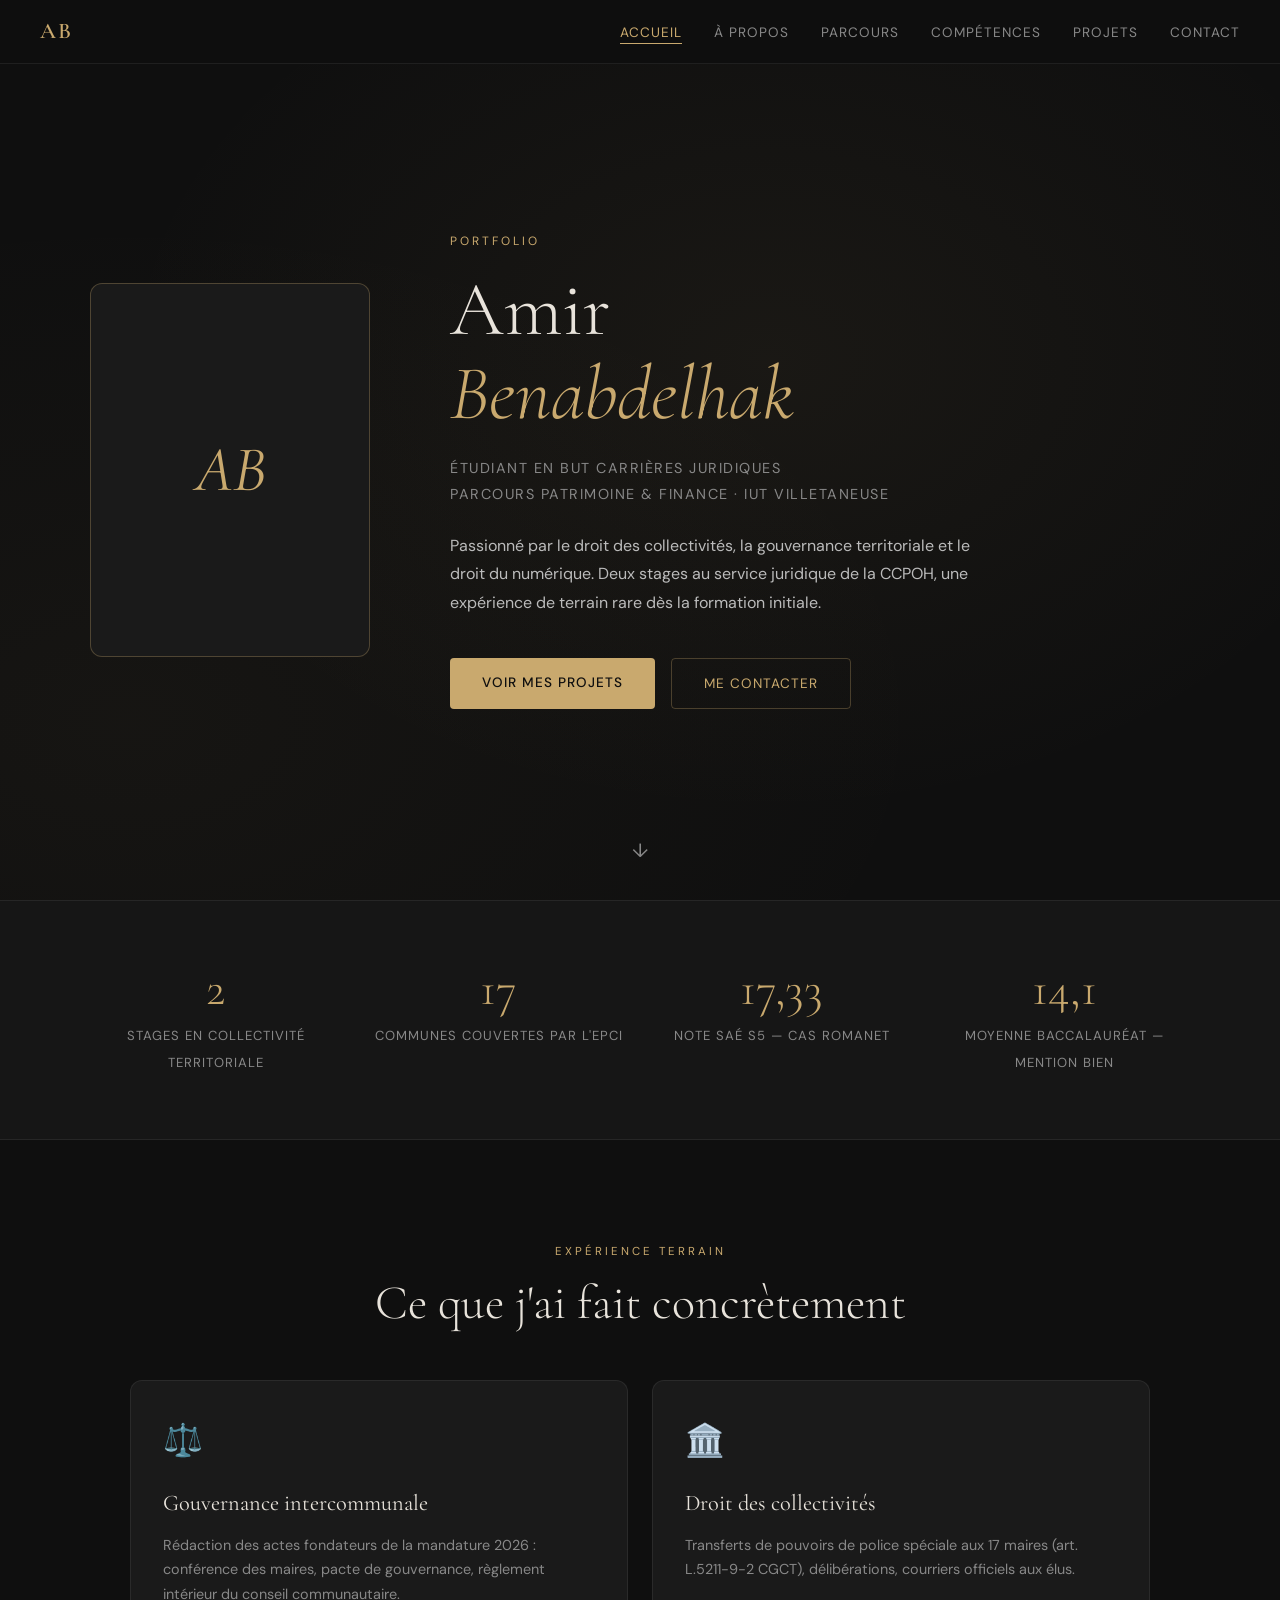
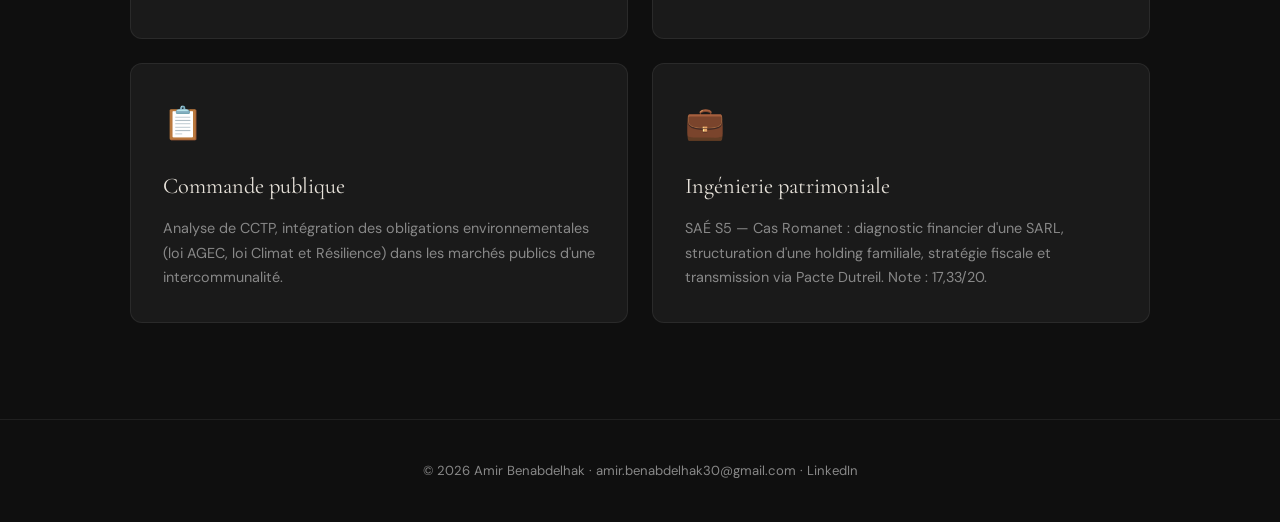
==== index.html @ e74fc809 "Add files via upload" ====
<!DOCTYPE html>
<html lang="fr">
<head>
  <meta charset="UTF-8">
  <meta name="viewport" content="width=device-width, initial-scale=1.0">
  <title>Amir Benabdelhak — Portfolio</title>
  <link rel="preconnect" href="https://fonts.googleapis.com">
  <link rel="preconnect" href="https://fonts.gstatic.com" crossorigin>
  <link href="https://fonts.googleapis.com/css2?family=Cormorant+Garamond:ital,wght@0,300;0,400;0,600;1,300;1,400&family=DM+Sans:wght@300;400;500&display=swap" rel="stylesheet">
  <link rel="stylesheet" href="style.css">
</head>
<body>

  <!-- NAV -->
  <nav id="navbar">
    <div class="nav-logo">AB</div>
    <ul class="nav-links">
      <li><a href="index.html" class="active">Accueil</a></li>
      <li><a href="apropos.html">À propos</a></li>
      <li><a href="parcours.html">Parcours</a></li>
      <li><a href="competences.html">Compétences</a></li>
      <li><a href="projets.html">Projets</a></li>
      <li><a href="contact.html">Contact</a></li>
    </ul>
    <button class="nav-toggle" onclick="toggleMenu()">☰</button>
  </nav>

  <!-- HERO -->
  <section class="hero">
    <div class="hero-bg"></div>
    <div class="hero-content">
      <div class="hero-photo-wrap">
        <img src="images/photo_pro.jpg" alt="Amir Benabdelhak" class="hero-photo" onerror="this.style.display='none'; this.nextElementSibling.style.display='flex'">
        <div class="photo-placeholder" style="display:none">AB</div>
      </div>
      <div class="hero-text">
        <p class="hero-eyebrow">Portfolio</p>
        <h1 class="hero-name">Amir<br><em>Benabdelhak</em></h1>
        <p class="hero-subtitle">Étudiant en BUT Carrières Juridiques<br>Parcours Patrimoine & Finance · IUT Villetaneuse</p>
        <p class="hero-desc">Passionné par le droit des collectivités, la gouvernance territoriale et le droit du numérique. Deux stages au service juridique de la CCPOH, une expérience de terrain rare dès la formation initiale.</p>
        <div class="hero-cta">
          <a href="projets.html" class="btn-primary">Voir mes projets</a>
          <a href="contact.html" class="btn-secondary">Me contacter</a>
        </div>
      </div>
    </div>
    <div class="hero-scroll">↓</div>
  </section>

  <!-- CHIFFRES CLÉS -->
  <section class="stats">
    <div class="stats-grid">
      <div class="stat-item">
        <span class="stat-number">2</span>
        <span class="stat-label">Stages en collectivité territoriale</span>
      </div>
      <div class="stat-item">
        <span class="stat-number">17</span>
        <span class="stat-label">Communes couvertes par l'EPCI</span>
      </div>
      <div class="stat-item">
        <span class="stat-number">17,33</span>
        <span class="stat-label">Note SAÉ S5 — Cas Romanet</span>
      </div>
      <div class="stat-item">
        <span class="stat-number">14,1</span>
        <span class="stat-label">Moyenne Baccalauréat — Mention Bien</span>
      </div>
    </div>
  </section>

  <!-- APERÇU MISSIONS -->
  <section class="missions-preview">
    <div class="section-header">
      <span class="section-tag">Expérience terrain</span>
      <h2>Ce que j'ai fait concrètement</h2>
    </div>
    <div class="missions-grid">
      <div class="mission-card">
        <span class="mission-icon">⚖️</span>
        <h3>Gouvernance intercommunale</h3>
        <p>Rédaction des actes fondateurs de la mandature 2026 : conférence des maires, pacte de gouvernance, règlement intérieur du conseil communautaire.</p>
      </div>
      <div class="mission-card">
        <span class="mission-icon">🏛️</span>
        <h3>Droit des collectivités</h3>
        <p>Transferts de pouvoirs de police spéciale aux 17 maires (art. L.5211-9-2 CGCT), délibérations, courriers officiels aux élus.</p>
      </div>
      <div class="mission-card">
        <span class="mission-icon">📋</span>
        <h3>Commande publique</h3>
        <p>Analyse de CCTP, intégration des obligations environnementales (loi AGEC, loi Climat et Résilience) dans les marchés publics d'une intercommunalité.</p>
      </div>
      <div class="mission-card">
        <span class="mission-icon">💼</span>
        <h3>Ingénierie patrimoniale</h3>
        <p>SAÉ S5 — Cas Romanet : diagnostic financier d'une SARL, structuration d'une holding familiale, stratégie fiscale et transmission via Pacte Dutreil. Note : 17,33/20.</p>
      </div>
    </div>
  </section>

  <!-- FOOTER -->
  <footer>
    <p>© 2026 Amir Benabdelhak · <a href="mailto:amir.benabdelhak30@gmail.com">amir.benabdelhak30@gmail.com</a> · <a href="https://www.linkedin.com/in/amir-benabdelhak-24921a3b7/" target="_blank">LinkedIn</a></p>
  </footer>

  <script src="script.js"></script>
</body>
</html>
---- style.css ----
/* ===========================
   VARIABLES & RESET
   =========================== */
:root {
  --bg: #0f0f0f;
  --bg-alt: #161616;
  --bg-card: #1a1a1a;
  --text: #e8e3db;
  --text-muted: #888;
  --text-light: #bbb;
  --accent: #c9a96e;
  --accent-light: #e4c99a;
  --accent-dim: rgba(201, 169, 110, 0.15);
  --border: rgba(255,255,255,0.07);
  --border-accent: rgba(201, 169, 110, 0.3);
  --font-display: 'Cormorant Garamond', Georgia, serif;
  --font-body: 'DM Sans', sans-serif;
  --radius: 4px;
  --radius-lg: 12px;
  --shadow: 0 4px 24px rgba(0,0,0,0.4);
  --transition: 0.3s ease;
}

*, *::before, *::after { box-sizing: border-box; margin: 0; padding: 0; }

html { scroll-behavior: smooth; }

body {
  background: var(--bg);
  color: var(--text);
  font-family: var(--font-body);
  font-size: 16px;
  line-height: 1.7;
  overflow-x: hidden;
}

a { color: var(--accent); text-decoration: none; transition: color var(--transition); }
a:hover { color: var(--accent-light); }

img { max-width: 100%; display: block; }

ul { list-style: none; }

/* ===========================
   NAVBAR
   =========================== */
#navbar {
  position: fixed;
  top: 0; left: 0; right: 0;
  z-index: 100;
  display: flex;
  align-items: center;
  justify-content: space-between;
  padding: 0 2.5rem;
  height: 64px;
  background: rgba(15,15,15,0.92);
  backdrop-filter: blur(12px);
  border-bottom: 1px solid var(--border);
  transition: background var(--transition);
}

.nav-logo {
  font-family: var(--font-display);
  font-size: 1.4rem;
  font-weight: 600;
  color: var(--accent);
  letter-spacing: 2px;
}

.nav-links {
  display: flex;
  gap: 2rem;
  align-items: center;
}

.nav-links a {
  font-size: 0.85rem;
  font-weight: 400;
  color: var(--text-muted);
  text-transform: uppercase;
  letter-spacing: 1px;
  transition: color var(--transition);
  padding-bottom: 2px;
  border-bottom: 1px solid transparent;
}

.nav-links a:hover,
.nav-links a.active {
  color: var(--accent);
  border-bottom-color: var(--accent);
}

.nav-toggle {
  display: none;
  background: none;
  border: none;
  color: var(--text);
  font-size: 1.4rem;
  cursor: pointer;
}

/* ===========================
   HERO
   =========================== */
.hero {
  min-height: 100vh;
  display: flex;
  align-items: center;
  justify-content: center;
  padding: 100px 2.5rem 60px;
  position: relative;
  overflow: hidden;
}

.hero-bg {
  position: absolute;
  inset: 0;
  background: radial-gradient(ellipse at 60% 40%, rgba(201,169,110,0.06) 0%, transparent 60%),
              radial-gradient(ellipse at 10% 80%, rgba(201,169,110,0.04) 0%, transparent 50%);
  pointer-events: none;
}

.hero-content {
  max-width: 1100px;
  width: 100%;
  display: grid;
  grid-template-columns: 280px 1fr;
  gap: 5rem;
  align-items: center;
  animation: fadeUp 0.8s ease both;
}

@keyframes fadeUp {
  from { opacity: 0; transform: translateY(30px); }
  to   { opacity: 1; transform: translateY(0); }
}

.hero-photo-wrap {
  position: relative;
}

.hero-photo {
  width: 100%;
  aspect-ratio: 3/4;
  object-fit: cover;
  object-position: top;
  border-radius: var(--radius-lg);
  border: 1px solid var(--border-accent);
  box-shadow: var(--shadow);
}

.photo-placeholder {
  width: 100%;
  aspect-ratio: 3/4;
  border-radius: var(--radius-lg);
  background: var(--bg-card);
  border: 1px solid var(--border-accent);
  display: flex;
  align-items: center;
  justify-content: center;
  font-family: var(--font-display);
  font-size: 4rem;
  color: var(--accent);
  font-style: italic;
}

.photo-placeholder.large {
  aspect-ratio: 1;
  font-size: 5rem;
  width: 280px;
  height: 280px;
  border-radius: 50%;
}

.hero-eyebrow {
  font-size: 0.75rem;
  text-transform: uppercase;
  letter-spacing: 3px;
  color: var(--accent);
  margin-bottom: 1rem;
}

.hero-name {
  font-family: var(--font-display);
  font-size: clamp(3rem, 6vw, 5rem);
  font-weight: 300;
  line-height: 1.1;
  color: var(--text);
  margin-bottom: 1.2rem;
}

.hero-name em {
  font-style: italic;
  color: var(--accent);
}

.hero-subtitle {
  font-size: 0.9rem;
  color: var(--text-muted);
  text-transform: uppercase;
  letter-spacing: 1.5px;
  margin-bottom: 1.5rem;
  line-height: 1.8;
}

.hero-desc {
  color: var(--text-light);
  font-size: 1rem;
  max-width: 520px;
  margin-bottom: 2.5rem;
  line-height: 1.8;
}

.hero-cta {
  display: flex;
  gap: 1rem;
  flex-wrap: wrap;
}

.btn-primary {
  display: inline-block;
  padding: 0.8rem 2rem;
  background: var(--accent);
  color: #0f0f0f;
  font-weight: 500;
  font-size: 0.85rem;
  letter-spacing: 1px;
  text-transform: uppercase;
  border-radius: var(--radius);
  transition: all var(--transition);
}

.btn-primary:hover {
  background: var(--accent-light);
  color: #0f0f0f;
  transform: translateY(-2px);
  box-shadow: 0 8px 24px rgba(201,169,110,0.3);
}

.btn-primary.full-width { width: 100%; text-align: center; }

.btn-secondary {
  display: inline-block;
  padding: 0.8rem 2rem;
  border: 1px solid var(--border-accent);
  color: var(--accent);
  font-size: 0.85rem;
  letter-spacing: 1px;
  text-transform: uppercase;
  border-radius: var(--radius);
  transition: all var(--transition);
}

.btn-secondary:hover {
  background: var(--accent-dim);
  color: var(--accent-light);
  transform: translateY(-2px);
}

.hero-scroll {
  position: absolute;
  bottom: 2rem;
  left: 50%;
  transform: translateX(-50%);
  color: var(--text-muted);
  font-size: 1.2rem;
  animation: bounce 2s infinite;
}

@keyframes bounce {
  0%, 100% { transform: translateX(-50%) translateY(0); }
  50%       { transform: translateX(-50%) translateY(6px); }
}

/* ===========================
   STATS
   =========================== */
.stats {
  padding: 4rem 2.5rem;
  border-top: 1px solid var(--border);
  border-bottom: 1px solid var(--border);
  background: var(--bg-alt);
}

.stats-grid {
  max-width: 1100px;
  margin: 0 auto;
  display: grid;
  grid-template-columns: repeat(4, 1fr);
  gap: 2rem;
  text-align: center;
}

.stat-number {
  display: block;
  font-family: var(--font-display);
  font-size: 3rem;
  font-weight: 300;
  color: var(--accent);
  line-height: 1;
  margin-bottom: 0.5rem;
}

.stat-label {
  font-size: 0.82rem;
  color: var(--text-muted);
  text-transform: uppercase;
  letter-spacing: 1px;
  line-height: 1.4;
}

/* ===========================
   SECTIONS COMMUNES
   =========================== */
.section-header {
  max-width: 1100px;
  margin: 0 auto 3rem;
  text-align: center;
}

.section-tag {
  display: inline-block;
  font-size: 0.72rem;
  text-transform: uppercase;
  letter-spacing: 3px;
  color: var(--accent);
  margin-bottom: 0.8rem;
}

.section-header h2 {
  font-family: var(--font-display);
  font-size: clamp(2rem, 4vw, 3rem);
  font-weight: 300;
  color: var(--text);
  line-height: 1.2;
}

.section-intro {
  color: var(--text-muted);
  max-width: 600px;
  margin: 1rem auto 0;
  font-size: 0.95rem;
}

/* ===========================
   MISSIONS PREVIEW (HOME)
   =========================== */
.missions-preview {
  padding: 6rem 2.5rem;
  max-width: 1100px;
  margin: 0 auto;
}

.missions-grid {
  display: grid;
  grid-template-columns: repeat(2, 1fr);
  gap: 1.5rem;
}

.mission-card {
  background: var(--bg-card);
  border: 1px solid var(--border);
  border-radius: var(--radius-lg);
  padding: 2rem;
  transition: border-color var(--transition), transform var(--transition);
}

.mission-card:hover {
  border-color: var(--border-accent);
  transform: translateY(-4px);
}

.mission-icon {
  font-size: 2rem;
  display: block;
  margin-bottom: 1rem;
}

.mission-card h3 {
  font-family: var(--font-display);
  font-size: 1.4rem;
  font-weight: 400;
  color: var(--text);
  margin-bottom: 0.7rem;
}

.mission-card p {
  color: var(--text-muted);
  font-size: 0.9rem;
  line-height: 1.7;
}

/* ===========================
   PAGE HERO
   =========================== */
.page-hero {
  padding: 140px 2.5rem 60px;
  text-align: center;
  border-bottom: 1px solid var(--border);
  background: radial-gradient(ellipse at 50% 100%, rgba(201,169,110,0.05) 0%, transparent 60%);
}

.page-hero h1 {
  font-family: var(--font-display);
  font-size: clamp(3rem, 7vw, 5.5rem);
  font-weight: 300;
  color: var(--text);
  line-height: 1.1;
}

/* ===========================
   ABOUT PAGE
   =========================== */
.about-intro {
  padding: 5rem 2.5rem;
  max-width: 1100px;
  margin: 0 auto;
}

.about-grid {
  display: grid;
  grid-template-columns: 280px 1fr;
  gap: 5rem;
  align-items: start;
}

.about-photo {
  width: 280px;
  height: 280px;
  object-fit: cover;
  object-position: top;
  border-radius: 50%;
  border: 2px solid var(--border-accent);
  box-shadow: var(--shadow);
}

.about-links {
  margin-top: 1.5rem;
  display: flex;
  flex-direction: column;
  gap: 0.6rem;
}

.about-link {
  font-size: 0.82rem;
  color: var(--text-muted);
  transition: color var(--transition);
  display: flex;
  align-items: center;
  gap: 0.4rem;
}

.about-link:hover { color: var(--accent); }

.about-text-col h2 {
  font-family: var(--font-display);
  font-size: 2.5rem;
  font-weight: 400;
  color: var(--text);
  margin-bottom: 0.4rem;
}

.about-tagline {
  color: var(--accent);
  font-family: var(--font-display);
  font-size: 1.2rem;
  margin-bottom: 1.5rem;
}

.about-text-col p {
  color: var(--text-light);
  font-size: 0.95rem;
  line-height: 1.8;
  margin-bottom: 1rem;
}

/* ===========================
   TRAVELS
   =========================== */
.travels {
  padding: 5rem 2.5rem;
  background: var(--bg-alt);
}

.travels .section-header,
.travels p.section-intro {
  max-width: 1100px;
  margin-left: auto;
  margin-right: auto;
}

.travel-grid {
  max-width: 1100px;
  margin: 2.5rem auto 0;
  display: grid;
  grid-template-columns: 2fr 1fr 1fr;
  grid-template-rows: 320px;
  gap: 1rem;
}

.travel-card {
  position: relative;
  overflow: hidden;
  border-radius: var(--radius-lg);
  border: 1px solid var(--border);
  cursor: pointer;
}

.travel-card img {
  width: 100%;
  height: 100%;
  object-fit: cover;
  transition: transform 0.5s ease;
  background: var(--bg-card);
}

.travel-card:hover img { transform: scale(1.05); }

.travel-overlay {
  position: absolute;
  bottom: 0; left: 0; right: 0;
  padding: 1.5rem;
  background: linear-gradient(to top, rgba(0,0,0,0.85) 0%, transparent 100%);
  transform: translateY(60%);
  transition: transform 0.4s ease;
}

.travel-card:hover .travel-overlay { transform: translateY(0); }

.travel-overlay h3 {
  font-family: var(--font-display);
  font-size: 1.2rem;
  color: var(--text);
  margin-bottom: 0.4rem;
}

.travel-overlay p {
  font-size: 0.82rem;
  color: var(--text-muted);
  line-height: 1.5;
}

/* ===========================
   INTERESTS
   =========================== */
.interests {
  padding: 5rem 2.5rem;
  max-width: 1100px;
  margin: 0 auto;
}

.interests-grid {
  display: grid;
  grid-template-columns: 1fr 1fr 1fr;
  gap: 1.5rem;
  margin-top: 1rem;
}

.interest-card {
  background: var(--bg-card);
  border: 1px solid var(--border);
  border-radius: var(--radius-lg);
  padding: 2rem;
  transition: border-color var(--transition);
}

.interest-card:hover { border-color: var(--border-accent); }

.interest-card.featured {
  grid-column: 1 / -1;
  display: grid;
  grid-template-columns: 280px 1fr;
  gap: 2.5rem;
  align-items: start;
}

.interest-img-wrap {
  height: 220px;
  border-radius: var(--radius);
  overflow: hidden;
  background: var(--bg-alt);
}

.interest-img-wrap img {
  width: 100%;
  height: 100%;
  object-fit: cover;
}

.interest-tag {
  display: inline-block;
  font-size: 0.7rem;
  text-transform: uppercase;
  letter-spacing: 2px;
  color: var(--accent);
  margin-bottom: 0.5rem;
}

.interest-card h3 {
  font-family: var(--font-display);
  font-size: 1.5rem;
  font-weight: 400;
  color: var(--text);
  margin-bottom: 0.8rem;
}

.interest-card p {
  color: var(--text-muted);
  font-size: 0.9rem;
  line-height: 1.75;
  margin-bottom: 0.6rem;
}

.interest-tags {
  display: flex;
  flex-wrap: wrap;
  gap: 0.5rem;
  margin-top: 1rem;
}

.interest-tags span {
  font-size: 0.75rem;
  padding: 0.3rem 0.8rem;
  border: 1px solid var(--border-accent);
  border-radius: 50px;
  color: var(--accent);
}

.interest-emoji {
  font-size: 2.5rem;
  display: block;
  margin-bottom: 1rem;
}

/* ===========================
   TIMELINE
   =========================== */
.timeline-section {
  padding: 5rem 2.5rem;
  max-width: 1100px;
  margin: 0 auto;
}

.timeline {
  position: relative;
  padding: 2rem 0;
}

.timeline::before {
  content: '';
  position: absolute;
  left: 50%;
  top: 0; bottom: 0;
  width: 1px;
  background: var(--border);
  transform: translateX(-50%);
}

.timeline-block {
  display: flex;
  width: 50%;
  padding: 0 3rem 3rem;
  position: relative;
  animation: fadeUp 0.6s ease both;
}

.timeline-block.left {
  left: 0;
  justify-content: flex-end;
}

.timeline-block.right {
  left: 50%;
  justify-content: flex-start;
}

.timeline-dot {
  position: absolute;
  right: -8px;
  top: 8px;
  width: 16px;
  height: 16px;
  border-radius: 50%;
  background: var(--bg);
  border: 2px solid var(--accent);
  z-index: 1;
}

.timeline-block.right .timeline-dot {
  left: -8px;
  right: auto;
}

.timeline-dot.education { border-color: var(--accent); }
.timeline-dot.internship { background: var(--accent); }
.timeline-dot.future { border-color: var(--text-muted); border-style: dashed; }

.timeline-card {
  background: var(--bg-card);
  border: 1px solid var(--border);
  border-radius: var(--radius-lg);
  padding: 1.8rem;
  max-width: 440px;
  transition: border-color var(--transition);
}

.timeline-card:hover { border-color: var(--border-accent); }
.timeline-card.highlight { border-color: var(--border-accent); }

.timeline-date {
  display: block;
  font-size: 0.75rem;
  color: var(--accent);
  text-transform: uppercase;
  letter-spacing: 2px;
  margin-bottom: 0.3rem;
}

.timeline-type {
  display: block;
  font-size: 0.72rem;
  color: var(--text-muted);
  text-transform: uppercase;
  letter-spacing: 1px;
  margin-bottom: 0.6rem;
}

.timeline-card h3 {
  font-family: var(--font-display);
  font-size: 1.4rem;
  font-weight: 400;
  color: var(--text);
  margin-bottom: 0.2rem;
}

.timeline-card h4 {
  font-size: 0.82rem;
  color: var(--text-muted);
  font-weight: 400;
  margin-bottom: 0.8rem;
}

.timeline-card p {
  font-size: 0.88rem;
  color: var(--text-muted);
  line-height: 1.7;
  margin-bottom: 0.6rem;
}

.timeline-missions {
  margin: 0.8rem 0;
  padding-left: 1.2rem;
}

.timeline-missions li {
  list-style: disc;
  font-size: 0.85rem;
  color: var(--text-muted);
  line-height: 1.6;
  margin-bottom: 0.4rem;
}

.timeline-tags {
  display: flex;
  flex-wrap: wrap;
  gap: 0.4rem;
  margin-top: 1rem;
}

.timeline-tags span {
  font-size: 0.72rem;
  padding: 0.25rem 0.7rem;
  background: var(--accent-dim);
  color: var(--accent);
  border-radius: 50px;
}

.future-card {
  border-style: dashed;
  border-color: var(--border);
}

/* ===========================
   SKILLS PAGE
   =========================== */
.skills-section {
  padding: 5rem 2.5rem;
}

.skills-section.alt-bg { background: var(--bg-alt); }

.competences-grid {
  max-width: 1100px;
  margin: 0 auto;
  display: grid;
  grid-template-columns: repeat(2, 1fr);
  gap: 1.5rem;
}

.competence-card {
  background: var(--bg-card);
  border: 1px solid var(--border);
  border-radius: var(--radius-lg);
  padding: 2rem;
  transition: border-color var(--transition), transform var(--transition);
}

.competence-card:hover {
  border-color: var(--border-accent);
  transform: translateY(-3px);
}

.competence-number {
  font-family: var(--font-display);
  font-size: 3.5rem;
  font-weight: 300;
  color: var(--accent-dim);
  line-height: 1;
  margin-bottom: 0.5rem;
  border-bottom: 1px solid var(--border);
  padding-bottom: 0.5rem;
}

.competence-card h3 {
  font-family: var(--font-display);
  font-size: 1.3rem;
  font-weight: 400;
  color: var(--text);
  margin: 0.8rem 0 0.6rem;
}

.competence-card p {
  color: var(--text-muted);
  font-size: 0.88rem;
  line-height: 1.7;
  margin-bottom: 1rem;
}

.competence-examples {
  border-top: 1px solid var(--border);
  padding-top: 1rem;
  font-size: 0.82rem;
}

.competence-examples strong {
  display: block;
  color: var(--accent);
  margin-bottom: 0.4rem;
  font-size: 0.75rem;
  text-transform: uppercase;
  letter-spacing: 1px;
}

.competence-examples span {
  display: block;
  color: var(--text-muted);
  padding: 0.2rem 0;
  padding-left: 0.8rem;
  border-left: 2px solid var(--accent-dim);
  margin-bottom: 0.3rem;
}

.skills-domains {
  max-width: 1100px;
  margin: 0 auto;
  display: grid;
  grid-template-columns: repeat(2, 1fr);
  gap: 2rem;
}

.domain-block {
  background: var(--bg-card);
  border: 1px solid var(--border);
  border-radius: var(--radius-lg);
  padding: 2rem;
}

.domain-block h3 {
  font-family: var(--font-display);
  font-size: 1.3rem;
  font-weight: 400;
  color: var(--text);
  margin-bottom: 1.5rem;
  padding-bottom: 0.8rem;
  border-bottom: 1px solid var(--border);
}

.skill-bar-item {
  margin-bottom: 1.2rem;
}

.skill-bar-item span {
  font-size: 0.82rem;
  color: var(--text-muted);
  display: block;
  margin-bottom: 0.4rem;
}

.bar {
  height: 4px;
  background: rgba(255,255,255,0.06);
  border-radius: 2px;
  overflow: hidden;
}

.bar-fill {
  height: 100%;
  background: linear-gradient(to right, var(--accent), var(--accent-light));
  border-radius: 2px;
  transition: width 1.5s ease;
  width: 0;
}

.bar-fill.animated { width: var(--w); }

/* ===========================
   PROJETS PAGE
   =========================== */
.project-featured {
  padding: 4rem 2.5rem;
  max-width: 1100px;
  margin: 0 auto;
}

.featured-badge {
  display: inline-block;
  font-size: 0.8rem;
  padding: 0.4rem 1.2rem;
  background: var(--accent-dim);
  color: var(--accent);
  border-radius: 50px;
  border: 1px solid var(--border-accent);
  margin-bottom: 2rem;
  text-transform: uppercase;
  letter-spacing: 1px;
}

.featured-grid {
  display: grid;
  grid-template-columns: 1fr 380px;
  gap: 3rem;
  align-items: start;
  background: var(--bg-card);
  border: 1px solid var(--border-accent);
  border-radius: var(--radius-lg);
  padding: 2.5rem;
}

.project-type {
  display: block;
  font-size: 0.75rem;
  text-transform: uppercase;
  letter-spacing: 2px;
  color: var(--accent);
  margin-bottom: 0.6rem;
}

.featured-text h2 {
  font-family: var(--font-display);
  font-size: 2rem;
  font-weight: 400;
  color: var(--text);
  margin-bottom: 1.5rem;
  line-height: 1.2;
}

.project-scores {
  display: flex;
  gap: 2rem;
  margin-bottom: 1.5rem;
  padding: 1.2rem;
  background: var(--bg-alt);
  border-radius: var(--radius);
}

.score-item { text-align: center; }

.score-value {
  display: block;
  font-family: var(--font-display);
  font-size: 2.5rem;
  font-weight: 300;
  color: var(--accent);
  line-height: 1;
}

.score-label {
  font-size: 0.75rem;
  color: var(--text-muted);
  text-transform: uppercase;
  letter-spacing: 1px;
}

.featured-text p {
  color: var(--text-muted);
  font-size: 0.9rem;
  line-height: 1.75;
  margin-bottom: 1rem;
}

.featured-text h4 {
  font-family: var(--font-display);
  font-size: 1.1rem;
  color: var(--accent);
  font-weight: 400;
  margin: 1.2rem 0 0.8rem;
}

.project-learnings {
  padding-left: 1.2rem;
}

.project-learnings li {
  list-style: disc;
  font-size: 0.88rem;
  color: var(--text-muted);
  line-height: 1.65;
  margin-bottom: 0.6rem;
}

.project-learnings strong { color: var(--text-light); }

.project-structure h4 {
  font-family: var(--font-display);
  font-size: 1.1rem;
  color: var(--text);
  margin-bottom: 1.2rem;
  padding-bottom: 0.6rem;
  border-bottom: 1px solid var(--border);
}

.structure-item {
  display: flex;
  gap: 1rem;
  margin-bottom: 1rem;
  align-items: flex-start;
}

.struct-num {
  min-width: 32px;
  height: 32px;
  background: var(--accent-dim);
  color: var(--accent);
  border-radius: 50%;
  display: flex;
  align-items: center;
  justify-content: center;
  font-family: var(--font-display);
  font-size: 0.9rem;
  flex-shrink: 0;
}

.structure-item strong {
  display: block;
  font-size: 0.85rem;
  color: var(--text);
  margin-bottom: 0.2rem;
}

.structure-item p {
  font-size: 0.78rem;
  color: var(--text-muted);
  line-height: 1.5;
}

.stage-projects {
  padding: 5rem 2.5rem;
  background: var(--bg-alt);
}

.projects-grid {
  max-width: 1100px;
  margin: 0 auto;
  display: grid;
  grid-template-columns: repeat(2, 1fr);
  gap: 1.5rem;
}

.project-card {
  background: var(--bg-card);
  border: 1px solid var(--border);
  border-radius: var(--radius-lg);
  padding: 2rem;
  transition: border-color var(--transition), transform var(--transition);
}

.project-card:hover {
  border-color: var(--border-accent);
  transform: translateY(-3px);
}

.project-card-header {
  display: flex;
  justify-content: space-between;
  align-items: center;
  margin-bottom: 0.8rem;
}

.project-label {
  font-size: 0.72rem;
  text-transform: uppercase;
  letter-spacing: 2px;
  color: var(--accent);
}

.project-status {
  font-size: 0.72rem;
  padding: 0.2rem 0.7rem;
  border-radius: 50px;
}

.project-status.done {
  background: rgba(100,200,100,0.1);
  color: #7ec87e;
  border: 1px solid rgba(100,200,100,0.2);
}

.project-status.progress {
  background: rgba(201,169,110,0.15);
  color: var(--accent);
  border: 1px solid var(--border-accent);
}

.project-card h3 {
  font-family: var(--font-display);
  font-size: 1.4rem;
  font-weight: 400;
  color: var(--text);
  margin-bottom: 0.3rem;
}

.project-base {
  font-size: 0.78rem;
  color: var(--accent);
  margin-bottom: 0.8rem;
  font-style: italic;
}

.project-card p {
  font-size: 0.88rem;
  color: var(--text-muted);
  line-height: 1.7;
  margin-bottom: 1rem;
}

.project-tags {
  display: flex;
  flex-wrap: wrap;
  gap: 0.4rem;
  margin-bottom: 1rem;
}

.project-tags span {
  font-size: 0.72rem;
  padding: 0.25rem 0.7rem;
  background: var(--accent-dim);
  color: var(--accent);
  border-radius: 50px;
}

.project-acquired {
  border-top: 1px solid var(--border);
  padding-top: 1rem;
  font-size: 0.82rem;
  color: var(--text-muted);
  line-height: 1.65;
}

.project-acquired strong {
  display: block;
  color: var(--text-light);
  margin-bottom: 0.3rem;
}

/* ===========================
   CONTACT PAGE
   =========================== */
.contact-section {
  padding: 5rem 2.5rem;
  max-width: 1100px;
  margin: 0 auto;
}

.contact-grid {
  display: grid;
  grid-template-columns: 1fr 1.4fr;
  gap: 5rem;
  align-items: start;
}

.contact-info h2 {
  font-family: var(--font-display);
  font-size: 2.5rem;
  font-weight: 300;
  color: var(--text);
  margin-bottom: 1rem;
}

.contact-info > p {
  color: var(--text-muted);
  font-size: 0.92rem;
  line-height: 1.75;
  margin-bottom: 2.5rem;
}

.contact-items {
  display: flex;
  flex-direction: column;
  gap: 1.2rem;
}

.contact-item {
  display: flex;
  gap: 1rem;
  align-items: flex-start;
}

.contact-icon {
  width: 36px;
  height: 36px;
  background: var(--accent-dim);
  color: var(--accent);
  border-radius: var(--radius);
  display: flex;
  align-items: center;
  justify-content: center;
  font-size: 0.9rem;
  flex-shrink: 0;
  border: 1px solid var(--border-accent);
}

.contact-item strong {
  display: block;
  font-size: 0.78rem;
  text-transform: uppercase;
  letter-spacing: 1px;
  color: var(--text-muted);
  margin-bottom: 0.2rem;
}

.contact-item a,
.contact-item span {
  font-size: 0.9rem;
  color: var(--text-light);
}

.contact-form-wrap {
  background: var(--bg-card);
  border: 1px solid var(--border);
  border-radius: var(--radius-lg);
  padding: 2.5rem;
}

.form-group {
  margin-bottom: 1.5rem;
}

.form-group label {
  display: block;
  font-size: 0.78rem;
  text-transform: uppercase;
  letter-spacing: 1px;
  color: var(--text-muted);
  margin-bottom: 0.5rem;
}

.form-group input,
.form-group select,
.form-group textarea {
  width: 100%;
  background: var(--bg-alt);
  border: 1px solid var(--border);
  border-radius: var(--radius);
  padding: 0.8rem 1rem;
  color: var(--text);
  font-family: var(--font-body);
  font-size: 0.9rem;
  transition: border-color var(--transition);
  outline: none;
}

.form-group input:focus,
.form-group select:focus,
.form-group textarea:focus {
  border-color: var(--border-accent);
}

.form-group select {
  appearance: none;
  cursor: pointer;
}

.form-group textarea { resize: vertical; min-height: 120px; }

.form-note {
  margin-top: 1rem;
  font-size: 0.78rem;
  color: var(--text-muted);
  line-height: 1.5;
  text-align: center;
}

/* ===========================
   FOOTER
   =========================== */
footer {
  padding: 2.5rem;
  text-align: center;
  border-top: 1px solid var(--border);
  color: var(--text-muted);
  font-size: 0.82rem;
}

footer a {
  color: var(--text-muted);
  transition: color var(--transition);
}

footer a:hover { color: var(--accent); }

/* ===========================
   MOBILE NAV
   =========================== */
@media (max-width: 768px) {
  .nav-links { display: none; flex-direction: column; position: absolute; top: 64px; left: 0; right: 0; background: rgba(15,15,15,0.98); padding: 1.5rem; gap: 1rem; border-bottom: 1px solid var(--border); }
  .nav-links.open { display: flex; }
  .nav-toggle { display: block; }
  .hero-content { grid-template-columns: 1fr; gap: 2rem; text-align: center; }
  .hero-photo-wrap { max-width: 200px; margin: 0 auto; }
  .hero-cta { justify-content: center; }
  .stats-grid { grid-template-columns: repeat(2, 1fr); }
  .missions-grid { grid-template-columns: 1fr; }
  .about-grid { grid-template-columns: 1fr; text-align: center; }
  .about-photo { margin: 0 auto; }
  .travel-grid { grid-template-columns: 1fr; grid-template-rows: auto; height: auto; }
  .travel-card { height: 220px; }
  .interests-grid { grid-template-columns: 1fr; }
  .interest-card.featured { grid-template-columns: 1fr; }
  .timeline::before { left: 20px; }
  .timeline-block { width: 100%; left: 0 !important; padding-left: 50px; padding-right: 1rem; justify-content: flex-start; }
  .timeline-dot { left: 13px !important; right: auto !important; }
  .timeline-card { max-width: 100%; }
  .competences-grid { grid-template-columns: 1fr; }
  .skills-domains { grid-template-columns: 1fr; }
  .featured-grid { grid-template-columns: 1fr; }
  .projects-grid { grid-template-columns: 1fr; }
  .contact-grid { grid-template-columns: 1fr; gap: 2.5rem; }
}
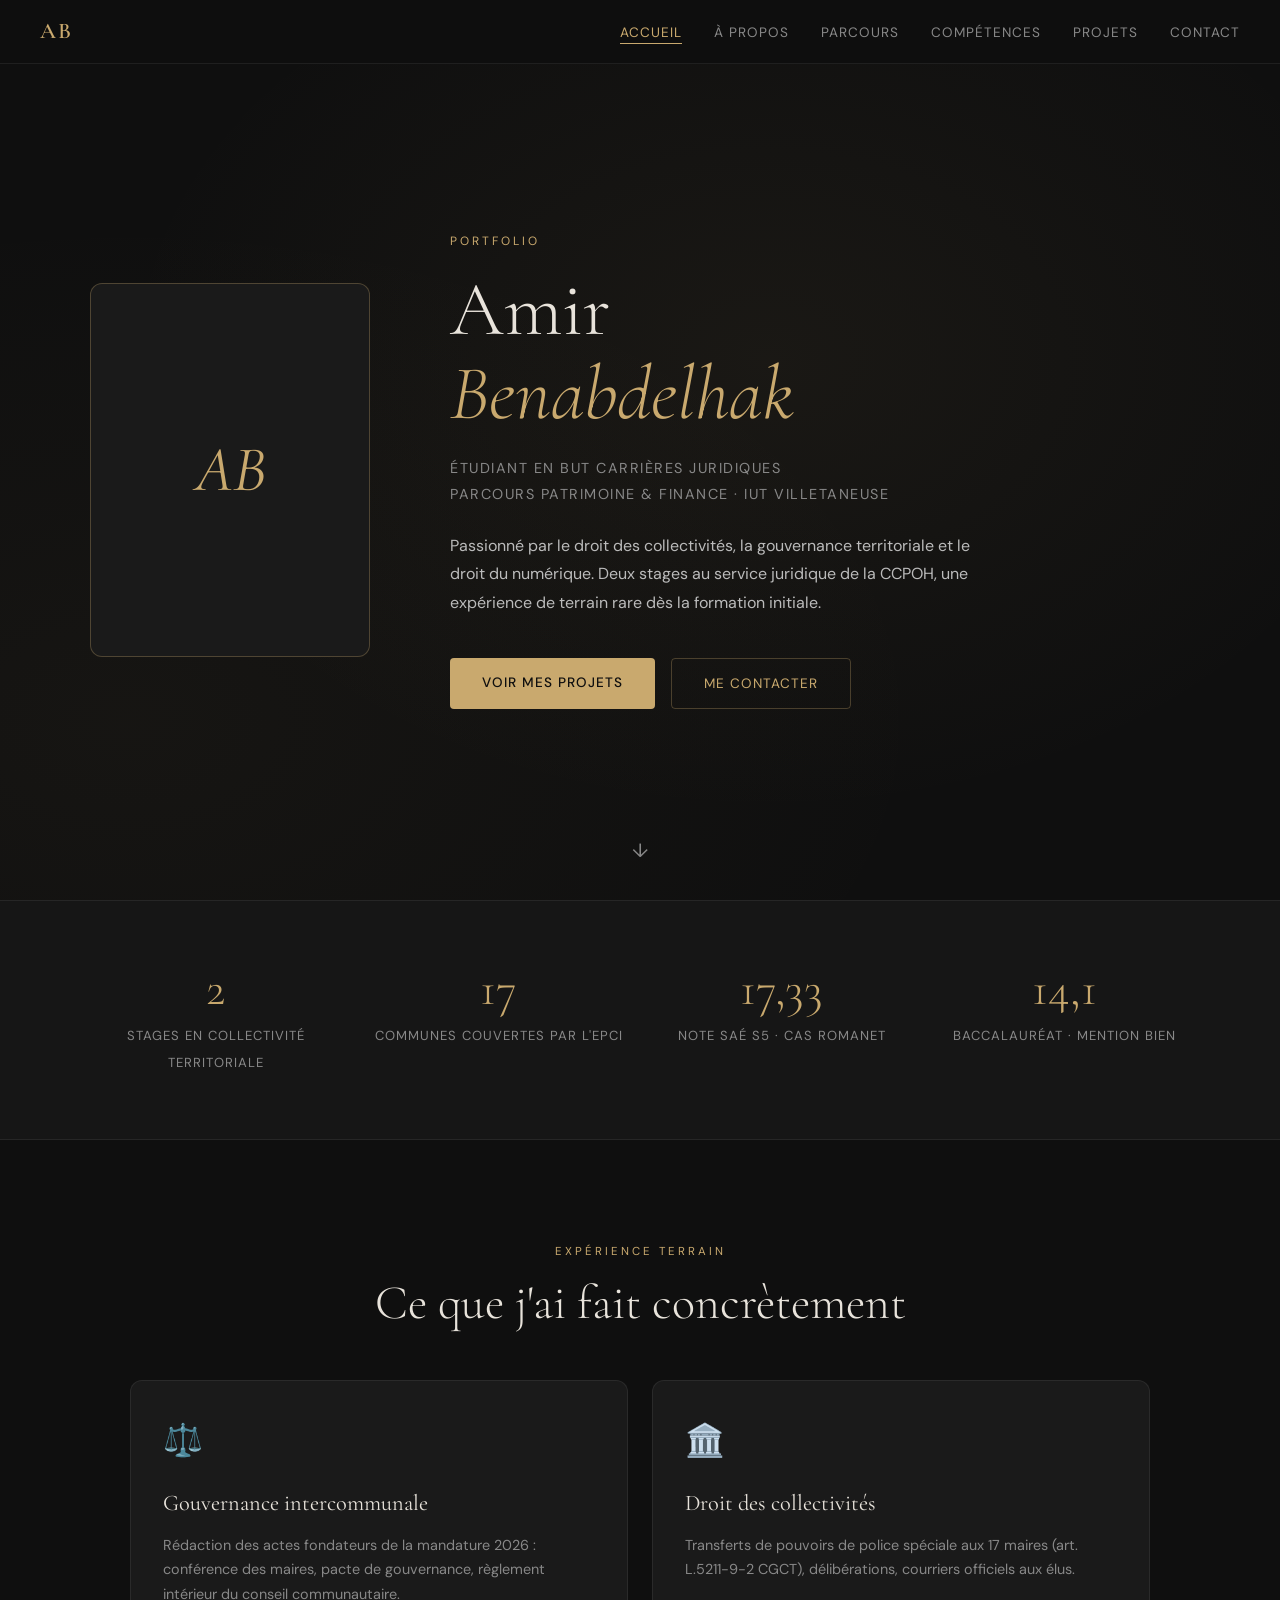
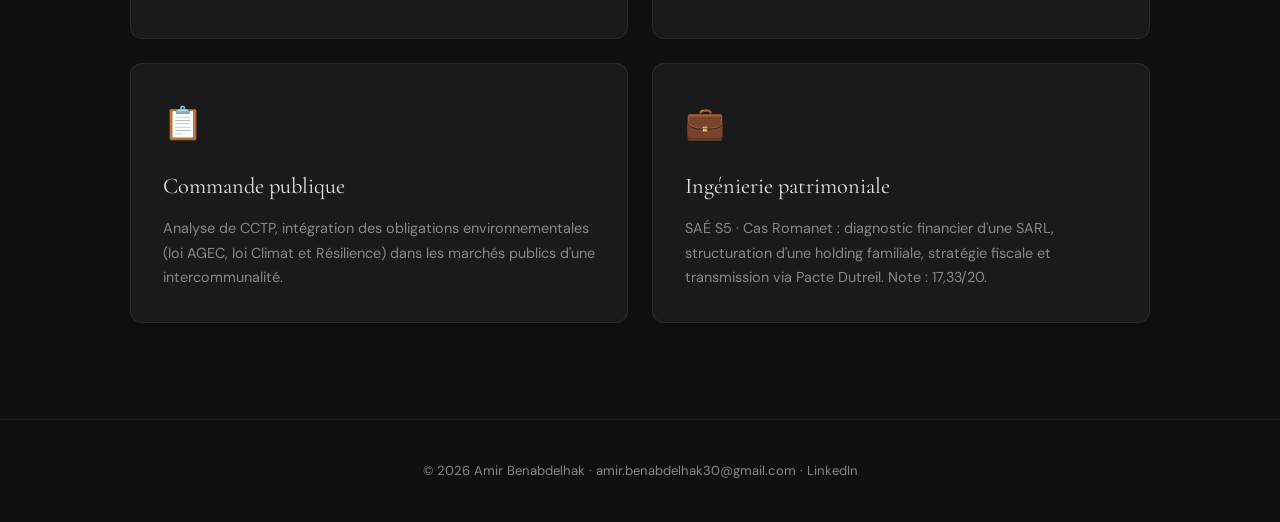
==== commit 55dc1982: "Add files via upload" ====
--- a/index.html
+++ b/index.html
@@ -3,7 +3,7 @@
 <head>
   <meta charset="UTF-8">
   <meta name="viewport" content="width=device-width, initial-scale=1.0">
-  <title>Amir Benabdelhak — Portfolio</title>
+  <title>Amir Benabdelhak · Portfolio</title>
   <link rel="preconnect" href="https://fonts.googleapis.com">
   <link rel="preconnect" href="https://fonts.gstatic.com" crossorigin>
   <link href="https://fonts.googleapis.com/css2?family=Cormorant+Garamond:ital,wght@0,300;0,400;0,600;1,300;1,400&family=DM+Sans:wght@300;400;500&display=swap" rel="stylesheet">
@@ -60,11 +60,11 @@
       </div>
       <div class="stat-item">
         <span class="stat-number">17,33</span>
-        <span class="stat-label">Note SAÉ S5 — Cas Romanet</span>
+        <span class="stat-label">Note SAÉ S5 · Cas Romanet</span>
       </div>
       <div class="stat-item">
         <span class="stat-number">14,1</span>
-        <span class="stat-label">Moyenne Baccalauréat — Mention Bien</span>
+        <span class="stat-label">Baccalauréat · Mention Bien</span>
       </div>
     </div>
   </section>
@@ -94,7 +94,7 @@
       <div class="mission-card">
         <span class="mission-icon">💼</span>
         <h3>Ingénierie patrimoniale</h3>
-        <p>SAÉ S5 — Cas Romanet : diagnostic financier d'une SARL, structuration d'une holding familiale, stratégie fiscale et transmission via Pacte Dutreil. Note : 17,33/20.</p>
+        <p>SAÉ S5 · Cas Romanet : diagnostic financier d'une SARL, structuration d'une holding familiale, stratégie fiscale et transmission via Pacte Dutreil. Note : 17,33/20.</p>
       </div>
     </div>
   </section>
--- a/style.css
+++ b/style.css
@@ -572,6 +572,31 @@
   grid-template-columns: 280px 1fr;
   gap: 2.5rem;
   align-items: start;
+}
+
+.interest-card.featured.reverse {
+  grid-template-columns: 1fr 280px;
+}
+
+.interest-card.featured.reverse .interest-img-wrap {
+  order: 2;
+}
+
+.interest-card.featured.reverse .interest-content {
+  order: 1;
+}
+
+.travels-text {
+  max-width: 1100px;
+  margin: 0 auto 2.5rem;
+  padding: 0 2.5rem;
+}
+
+.travels-text p {
+  color: var(--text-muted);
+  font-size: 0.95rem;
+  line-height: 1.85;
+  margin-bottom: 1rem;
 }
 
 .interest-img-wrap {
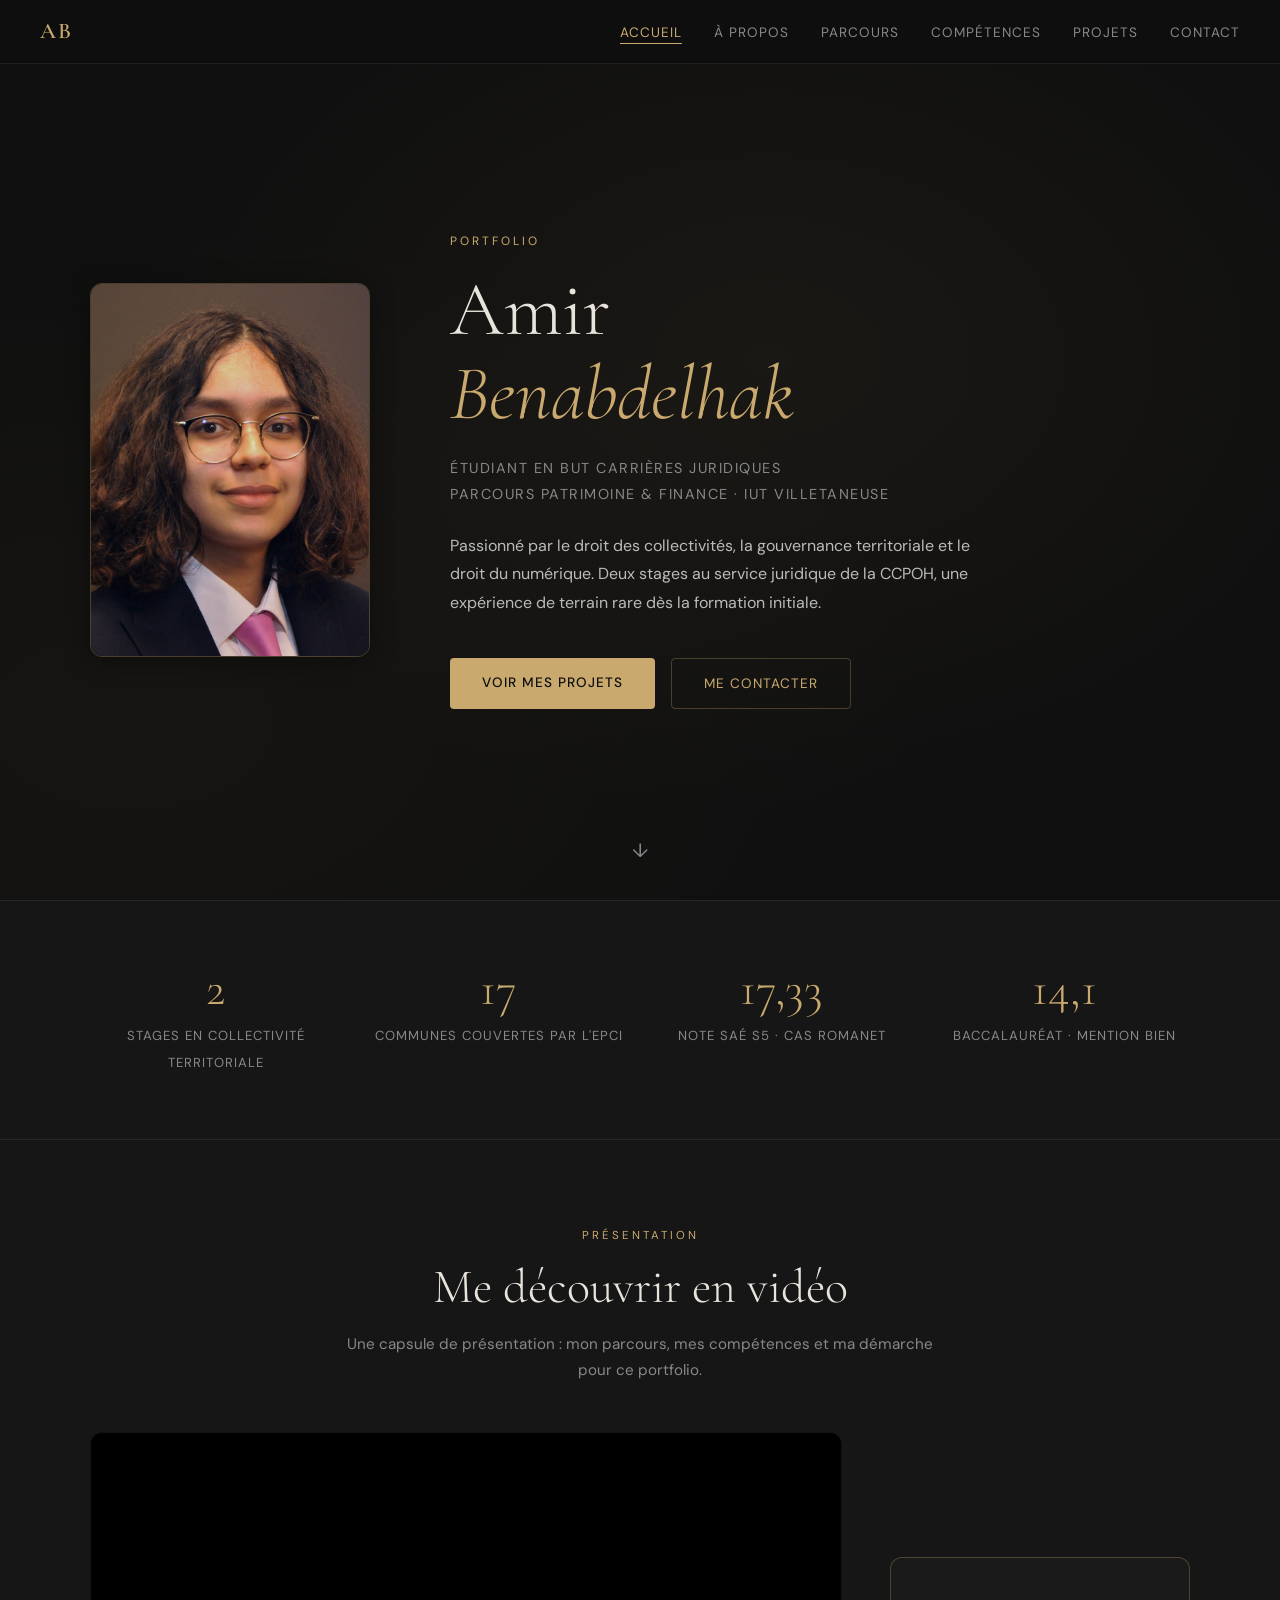
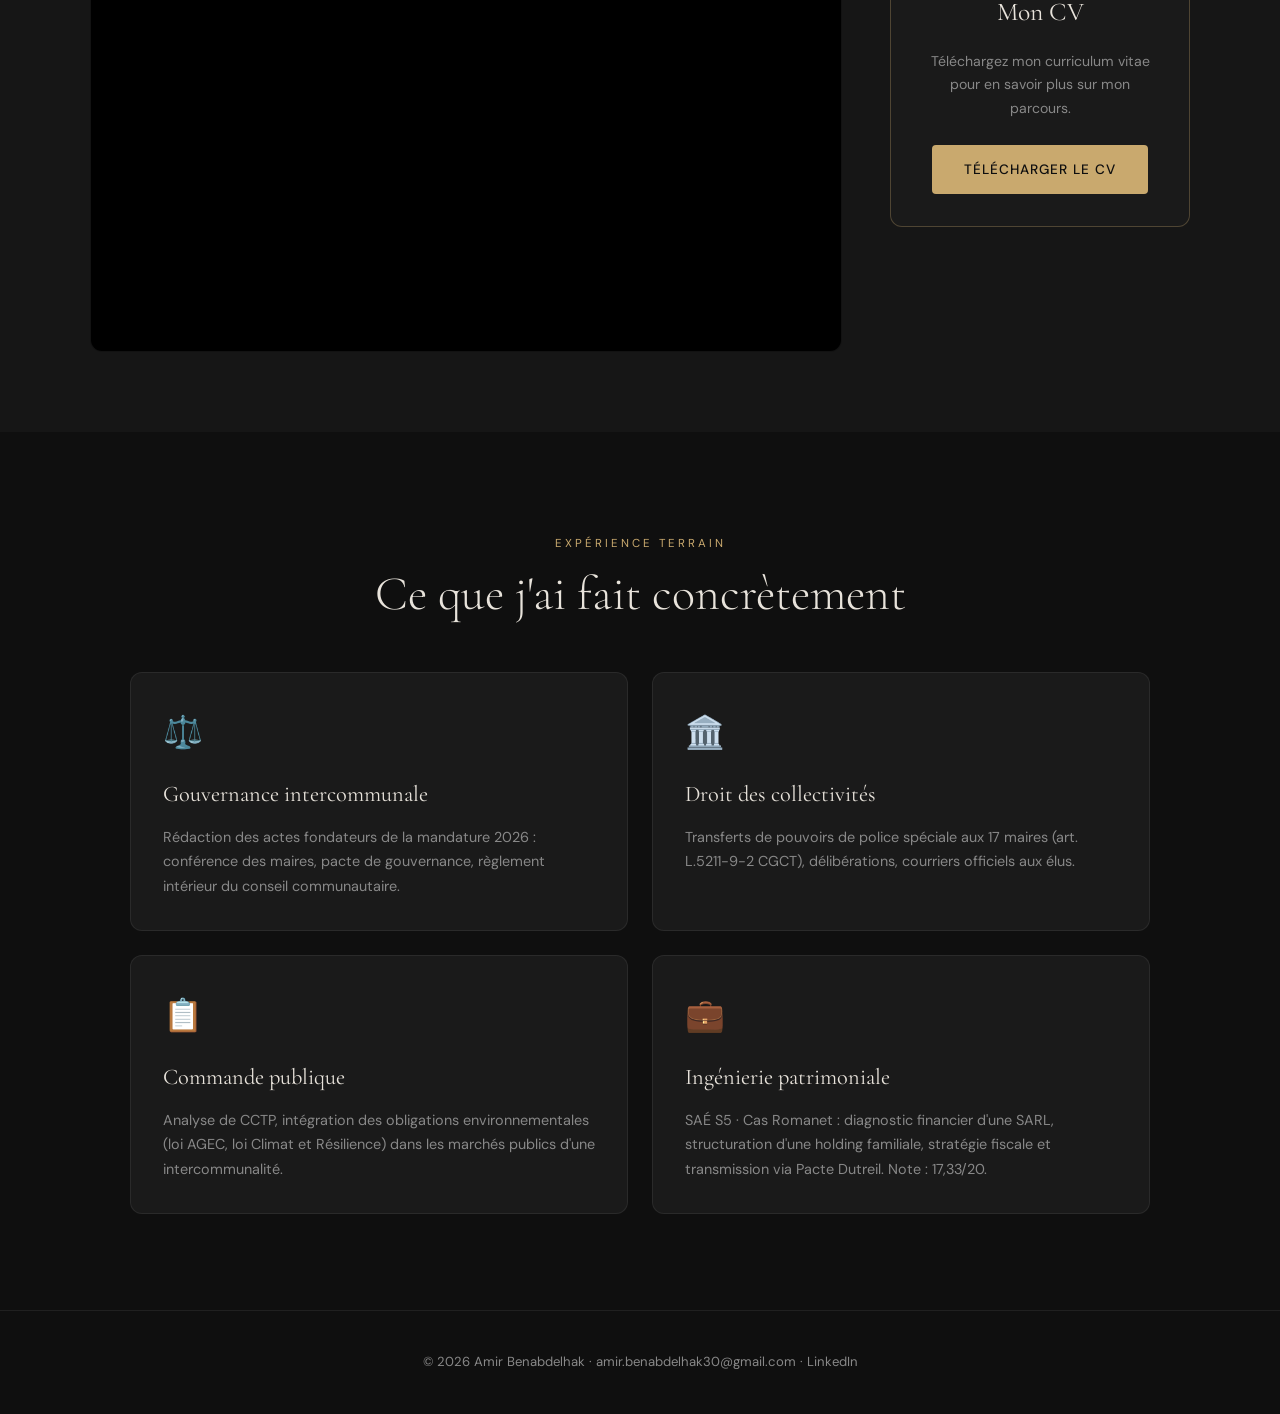
==== commit d50aad54: "Add files via upload" ====
--- a/index.html
+++ b/index.html
@@ -69,6 +69,26 @@
     </div>
   </section>
 
+
+  <!-- CAPSULE VIDÉO -->
+  <section class="video-section">
+    <div class="section-header">
+      <span class="section-tag">Présentation</span>
+      <h2>Me découvrir en vidéo</h2>
+      <p class="section-intro">Une capsule de présentation : mon parcours, mes compétences et ma démarche pour ce portfolio.</p>
+    </div>
+    <div class="video-wrapper">
+      <div class="video-container">
+        <iframe src="https://www.youtube.com/embed/hMD9JGYGDBg" title="Présentation Amir Benabdelhak" frameborder="0" allow="accelerometer; autoplay; clipboard-write; encrypted-media; gyroscope; picture-in-picture" allowfullscreen></iframe>
+      </div>
+      <div class="video-cv">
+        <h3>Mon CV</h3>
+        <p>Téléchargez mon curriculum vitae pour en savoir plus sur mon parcours.</p>
+        <a href="cv_amir_benabdelhak.pdf" download class="btn-primary">Télécharger le CV</a>
+      </div>
+    </div>
+  </section>
+
   <!-- APERÇU MISSIONS -->
   <section class="missions-preview">
     <div class="section-header">
--- a/style.css
+++ b/style.css
@@ -1371,3 +1371,89 @@
   .projects-grid { grid-template-columns: 1fr; }
   .contact-grid { grid-template-columns: 1fr; gap: 2.5rem; }
 }
+
+/* CITATION HOBBIES */
+.interest-quote {
+  border-left: 2px solid var(--accent);
+  padding: 0.8rem 1.2rem;
+  margin: 0 0 1.2rem;
+  font-family: var(--font-display);
+  font-style: italic;
+  font-size: 1.1rem;
+  color: var(--text-light);
+  background: var(--accent-dim);
+  border-radius: 0 var(--radius) var(--radius) 0;
+}
+
+.interest-quote cite {
+  display: block;
+  font-size: 0.78rem;
+  font-style: normal;
+  color: var(--accent);
+  text-transform: uppercase;
+  letter-spacing: 1px;
+  margin-top: 0.4rem;
+}
+
+/* VIDÉO & CV */
+.video-section {
+  padding: 5rem 2.5rem;
+  background: var(--bg-alt);
+}
+
+.video-wrapper {
+  max-width: 1100px;
+  margin: 0 auto;
+  display: grid;
+  grid-template-columns: 1fr 300px;
+  gap: 3rem;
+  align-items: center;
+}
+
+.video-container {
+  position: relative;
+  width: 100%;
+  background: #000;
+  border-radius: var(--radius-lg);
+  overflow: hidden;
+  border: 1px solid var(--border);
+  aspect-ratio: 9/16;
+  max-height: 520px;
+  margin: 0 auto;
+}
+
+.video-container iframe {
+  position: absolute;
+  top: 0; left: 0;
+  width: 100%;
+  height: 100%;
+  border: none;
+}
+
+.video-cv {
+  background: var(--bg-card);
+  border: 1px solid var(--border-accent);
+  border-radius: var(--radius-lg);
+  padding: 2rem;
+  text-align: center;
+}
+
+.video-cv h3 {
+  font-family: var(--font-display);
+  font-size: 1.6rem;
+  font-weight: 400;
+  color: var(--text);
+  margin-bottom: 1rem;
+}
+
+.video-cv p {
+  color: var(--text-muted);
+  font-size: 0.88rem;
+  line-height: 1.7;
+  margin-bottom: 1.5rem;
+}
+
+@media (max-width: 768px) {
+  .video-wrapper { grid-template-columns: 1fr; }
+  .video-container { max-height: 400px; }
+}
